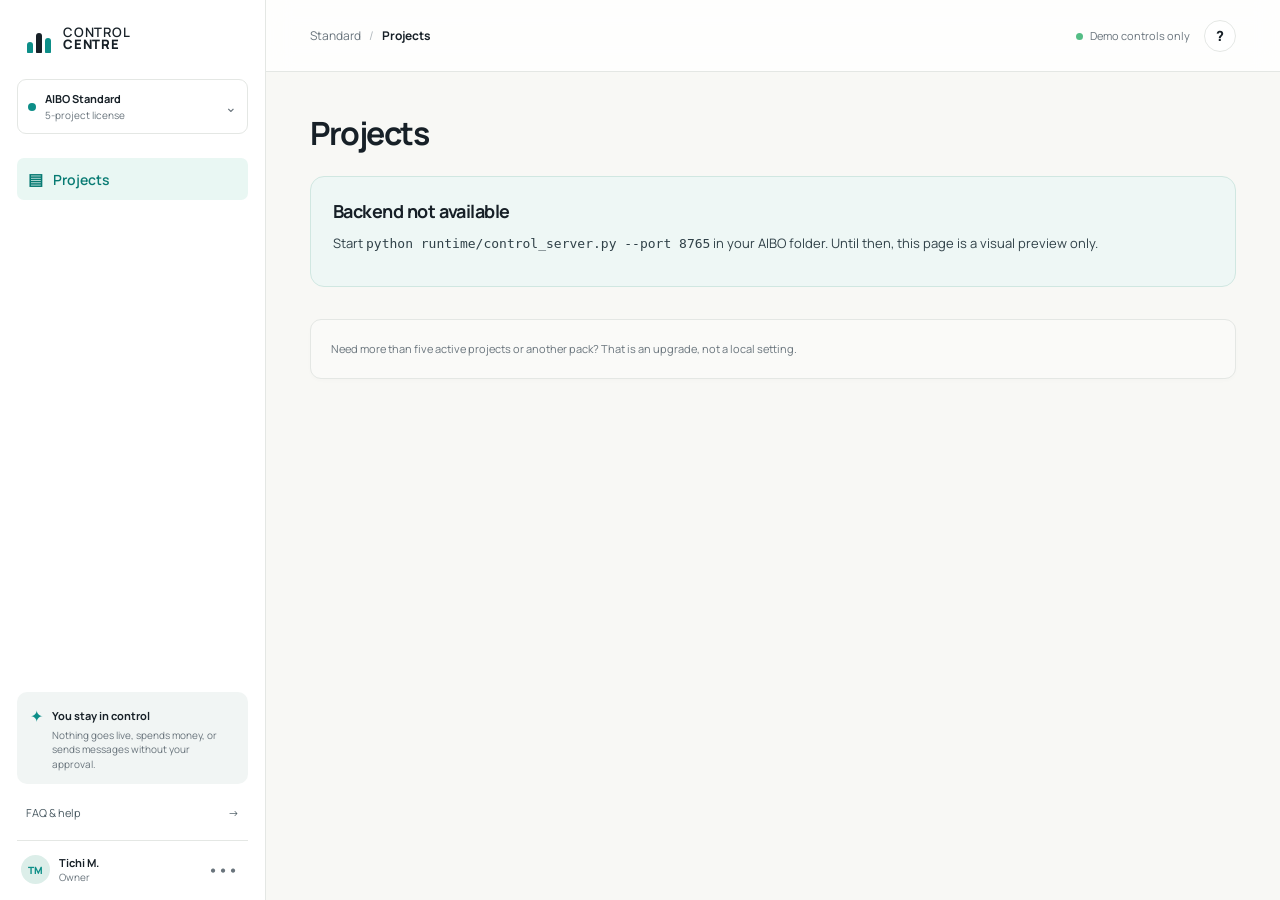
==== Control-Centre/standard/index.html @ 218b6f27 "Initial AIBO Control Centre source" ====
<!doctype html>
<html lang="en">
  <head>
    <meta charset="UTF-8" />
    <meta name="viewport" content="width=device-width, initial-scale=1.0" />
    <meta name="description" content="Business Control Centre prototype" />
    <title>Control Centre — Business Operating System</title>
    <link rel="preconnect" href="https://fonts.googleapis.com" />
    <link rel="preconnect" href="https://fonts.gstatic.com" crossorigin />
    <link href="https://fonts.googleapis.com/css2?family=DM+Mono:wght@400;500&family=Manrope:wght@400;500;600;700;800&display=swap" rel="stylesheet" />
    <link rel="stylesheet" href="../shared/styles.css" />
    <link rel="stylesheet" href="../shared/setup.css" />
    <link rel="stylesheet" href="../shared/usage.css" />
  <link rel="stylesheet" href="../shared/product.css" />
</head>
  <body data-product="standard">
    <div class="app-shell">
      <aside class="sidebar" aria-label="Main navigation">
        <a class="brand" href="#overview" aria-label="Control Centre home">
          <span class="brand-mark"><i></i><i></i><i></i></span>
          <span>control<br /><strong>centre</strong></span>
        </a>
        <div class="workspace-switcher">
          <span class="workspace-dot"></span>
          <span><b>Example workspace (demo)</b><small>Business workspace</small></span>
          <span class="chevron">⌄</span>
        </div>
        <nav class="nav-list">
          <a class="nav-item active" href="#overview" data-view="overview"><span>⌁</span>Overview</a>
          <a class="nav-item" href="#plan" data-view="plan"><span>◫</span>Plan</a>
          <a class="nav-item" href="#approvals" data-view="approvals"><span>✓</span>Approvals <b class="nav-badge">3</b></a>
          <a class="nav-item" href="#evidence" data-view="evidence"><span>◌</span>Evidence</a>
          <a class="nav-item" href="#results" data-view="results"><span>↗</span>Results</a>
          <a class="nav-item" href="#costs" data-view="costs"><span>◎</span>Costs</a>
          <a class="nav-item" href="#usage" data-view="usage"><span>◒</span>AI use & control</a>
        </nav>
        <div class="sidebar-bottom">
          <div class="trust-card">
            <span class="trust-icon">✦</span>
            <div><b>You stay in control</b><p>Nothing publishes, spends, sends, or signs without your approval.</p></div>
          </div>
          <a class="support-link" href="../shared/guide.html">Simple guide <span>→</span></a>
          <div class="profile"><div class="avatar">TM</div><span><b>Tichi M.</b><small>Owner</small></span><button aria-label="Account options">•••</button></div>
        </div>
      </aside>

      <main class="main-content">
        <header class="topbar">
          <button class="mobile-menu" aria-label="Open navigation">☰</button>
          <div class="breadcrumb"><span>Example workspace (demo)</span><i>/</i><b>Overview</b></div>
          <div class="topbar-actions"><span class="sync-status"><i></i> Sample dashboard · local preview</span><button class="icon-button" aria-label="Notifications">◔<em>3</em></button><button class="help-button">?</button></div>
        </header>

        <section class="dashboard-view active" id="overview">
          <div class="page-intro">
            <div><p class="eyebrow">Tuesday, 11 November</p><h1>Clear priorities. <em>Calm control.</em></h1><p class="subhead">Soni has organised what matters. You decide what moves.</p></div>
            <button class="primary-button" id="new-request"><span>＋</span> Tell us what you need</button>
          </div>

          <section class="focus-banner">
            <div class="focus-label"><span class="spark">✦</span><span><small>THIS WEEK'S FOCUS</small><b>Turn validated demand into booked consultations</b></span></div>
            <div class="focus-meta"><span><i class="status-dot green"></i> On track</span><span>5 of 8 actions complete</span><button class="text-button" data-view-target="plan">View plan →</button></div>
          </section>

          <section class="metric-grid" aria-label="Business snapshot">
            <article class="metric-card"><span class="metric-label">Validated opportunity</span><strong>3</strong><p>gaps worth testing</p><span class="metric-trend good">↑ 1 new this week</span></article>
            <article class="metric-card"><span class="metric-label">Monthly target</span><strong>$12,000</strong><p>new booked work</p><span class="metric-trend">$4,800 currently attributed</span></article>
            <article class="metric-card"><span class="metric-label">Plan budget</span><strong>$680</strong><p>approved this month</p><span class="metric-trend good">$412 remains</span></article>
            <article class="metric-card accent"><span class="metric-label">Approval needed</span><strong id="approval-count">3</strong><p>decisions are waiting</p><button class="metric-action" data-view-target="approvals">Review now →</button></article>
          </section>

          <section class="content-grid">
            <article class="panel priority-panel">
              <div class="panel-heading"><div><p class="eyebrow">YOUR NEXT MOVES</p><h2>Only three things need you</h2></div><button class="text-button" data-view-target="plan">Full plan →</button></div>
              <div class="priority-list">
                <button class="priority-item" data-open-approval="landing"><span class="priority-number">01</span><span class="priority-copy"><b>Approve launch page direction</b><small>Lets the build and review work begin</small></span><span class="priority-tag">5 min</span><span class="arrow">→</span></button>
                <button class="priority-item" data-open-approval="ad"><span class="priority-number">02</span><span class="priority-copy"><b>Confirm test budget for paid search</b><small>We will not spend anything until you say yes</small></span><span class="priority-tag">2 min</span><span class="arrow">→</span></button>
                <button class="priority-item" data-open-approval="claim"><span class="priority-number">03</span><span class="priority-copy"><b>Review the customer promise</b><small>One wording choice needs your preference</small></span><span class="priority-tag">3 min</span><span class="arrow">→</span></button>
              </div>
            </article>

            <article class="panel evidence-panel">
              <div class="panel-heading"><div><p class="eyebrow">WHY THIS PLAN</p><h2>Evidence, not guesswork</h2></div><button class="text-button" data-view-target="evidence">See sources →</button></div>
              <div class="signal-card"><span class="signal-icon">⌕</span><div><small>Strongest market signal</small><b>Customers are searching for fast, transparent service in your region.</b><p>Based on demand, competitor, and customer-language research. Last checked today.</p></div></div>
              <div class="evidence-stats"><span><b>8</b><small>sources checked</small></span><span><b>3</b><small>competitors reviewed</small></span><span><b>High</b><small>confidence</small></span></div>
            </article>
          </section>

          <section class="content-grid lower-grid">
            <article class="panel channel-panel">
              <div class="panel-heading"><div><p class="eyebrow">GROWTH ACTIVITY</p><h2>Organic and paid, kept separate</h2></div><button class="icon-more" aria-label="More growth options">•••</button></div>
              <div class="channel-row"><span class="channel-icon organic">↗</span><div><b>Organic social & video</b><small>4 assets ready for review · no publishing scheduled</small></div><span class="channel-status ready">Ready</span></div>
              <div class="channel-row"><span class="channel-icon paid">$</span><div><b>Paid media test</b><small>$0 spent · $240 proposed · waiting for approval</small></div><span class="channel-status review">Review</span></div>
              <p class="channel-footnote">You always see channel, budget, audience, and expected signal before money is spent.</p>
            </article>

            <article class="panel cost-panel">
              <div class="panel-heading"><div><p class="eyebrow">AI USE CONTROL</p><h2>Useful work, never waste</h2></div><button class="text-button" data-view-target="usage">Usage controls →</button></div>
              <p class="usage-summary-copy">Every task is scoped, routed to the right capability, and given a limit before work begins.</p>
              <div class="cost-main"><div><span>Used this month</span><b id="overview-usage">$12.46 <small>of $60 AI & tool limit</small></b></div><div class="mini-ring"><span id="overview-usage-percent">21%</span></div></div>
              <div class="cost-breakdown"><span><i class="blue"></i>Reuse & routing <b>On</b></span><span><i class="mint"></i>Task limits <b>On</b></span><span><i class="gold"></i>High-use approval <b>On</b></span></div>
            </article>
          </section>
        </section>

        <section class="dashboard-view" id="plan">
          <div class="page-intro compact"><div><p class="eyebrow">ACTIVE PLAN</p><h1>From evidence to <em>measurable action.</em></h1><p class="subhead">A single, visible path. Work only starts when it supports the agreed goal.</p></div><button class="primary-button" id="adjust-plan">Adjust plan</button></div>
          <div class="plan-layout"><article class="panel plan-timeline"><div class="timeline-head"><span>Goal: $12,000 in new booked work</span><b>Target date: 30 Nov</b></div><ol><li class="complete"><i>✓</i><div><b>Understand the opportunity</b><p>Demand, gap, region, competition, and customer language reviewed.</p><small>Evidence ready · 8 sources</small></div></li><li class="complete"><i>✓</i><div><b>Validate the business case</b><p>Target range, test budget, and first success measures agreed.</p><small>Confidence: medium-high</small></div></li><li class="current"><i>3</i><div><b>Build the conversion path</b><p>Landing page direction and lead capture flow are waiting for your approval.</p><button class="small-action" data-open-approval="landing">Review decision</button></div></li><li><i>4</i><div><b>Prepare organic and paid launch assets</b><p>Video, social, search test, and follow-up material.</p></div></li><li><i>5</i><div><b>Launch, learn, and improve</b><p>Measure enquiry quality, booking rate, and cost per qualified lead.</p></div></li></ol></article><aside class="panel plan-side"><p class="eyebrow">PLAN HEALTH</p><div class="health-score"><b>82</b><span>/100</span></div><p>Strong evidence base. Three owner choices will unlock the next stage.</p><hr /><span><i class="status-dot green"></i> Evidence checked</span><span><i class="status-dot amber"></i> 3 approvals pending</span><span><i class="status-dot grey"></i> Nothing live yet</span></aside></div>
        </section>

        <section class="dashboard-view" id="approvals"><div class="page-intro compact"><div><p class="eyebrow">YOUR CONTROL POINTS</p><h1>Nothing important happens <em>without you.</em></h1><p class="subhead">Review the purpose, evidence, cost, and risk before you decide.</p></div></div><div class="approval-stack" id="approval-stack"></div></section>
        <section class="dashboard-view" id="evidence"><div class="page-intro compact"><div><p class="eyebrow">DECISION EVIDENCE</p><h1>See what the plan is <em>built on.</em></h1><p class="subhead">Every recommendation is traceable to a source, an assumption, and a confidence level.</p></div></div><div class="evidence-list"></div></section>
        <section class="dashboard-view" id="results"><div class="page-intro compact"><div><p class="eyebrow">RESULTS</p><h1>Progress you can <em>actually use.</em></h1><p class="subhead">No vanity activity: outcomes, learning, and the next best decision.</p></div></div><div class="results-placeholder"><span>↗</span><h2>Your first results will appear here after launch</h2><p>The system will separate activity from business impact: leads, bookings, revenue, spend, and what to improve next.</p></div></section>
        <section class="dashboard-view" id="costs"><div class="page-intro compact"><div><p class="eyebrow">COST LEDGER</p><h1>Clear costs. <em>No surprises.</em></h1><p class="subhead">You see what has been approved, used, and proposed—before it happens.</p></div></div><div class="cost-ledger"><div class="ledger-summary"><div><span>Approved this month</span><b>$680</b></div><div><span>Used</span><b>$268</b></div><div><span>Available</span><b>$412</b></div></div><div class="ledger-row heading"><span>Item</span><span>Purpose</span><span>Status</span><span>Cost</span></div><div class="ledger-row"><span>Research & analysis</span><span>Opportunity and competition review</span><span class="ledger-status paid">Used</span><b>$48</b></div><div class="ledger-row"><span>Build & tools</span><span>Landing page prototype and lead capture</span><span class="ledger-status paid">Used</span><b>$148</b></div><div class="ledger-row"><span>Content & video</span><span>Launch assets in production</span><span class="ledger-status paid">Used</span><b>$72</b></div><div class="ledger-row"><span>Paid media test</span><span>Regional search demand experiment</span><span class="ledger-status proposed">Proposed</span><b>$240</b></div></div></section>
        <section class="dashboard-view" id="usage"><div class="page-intro compact"><div><p class="eyebrow">AI USE & CONTROL</p><h1>Spend intelligence, <em>not needless tokens.</em></h1><p class="subhead">Soni scopes work, reuses approved knowledge, and stops for your approval before a task crosses its agreed limit.</p></div><button class="primary-button" id="edit-usage">Set usage limits</button></div><div class="usage-layout"><article class="panel usage-overview"><div class="usage-meter-head"><div><span>AI & tool use this month</span><b id="usage-total">$12.46 <small>of $60.00 limit</small></b></div><span class="usage-status" id="usage-status">Within limit</span></div><div class="usage-bar" aria-label="Monthly AI and tool usage"><i id="usage-bar"></i></div><div class="usage-metrics"><span><b id="usage-percent">21%</b><small>used</small></span><span><b id="usage-remaining">$47.54</b><small>available</small></span><span><b id="usage-cap">$12.00</b><small>per task cap</small></span></div></article><article class="panel usage-rules"><p class="eyebrow">HOW IT STAYS EFFICIENT</p><ol><li><b>Scope first</b><span>One clear outcome, deadline, and evidence need.</span></li><li><b>Reuse first</b><span>Approved facts and prior work are retrieved instead of recreated.</span></li><li><b>Route carefully</b><span>Use the smallest capable specialist; elevate only when value warrants it.</span></li><li><b>Pause visibly</b><span>High-use work stops at its cap and returns for a decision.</span></li></ol></article></div><article class="panel usage-activity"><div class="panel-heading"><div><p class="eyebrow">WORK LEDGER</p><h2>What the system used—and why</h2></div><span class="usage-note">Illustrative until live connections are enabled</span></div><div class="usage-table" id="usage-table"></div><p class="usage-footnote">This control layer manages AI and tool usage separately from business spend such as advertising. It never publishes, sends, spends, or connects an external service by itself.</p></article></section>
      </main>
    </div>

    <div class="modal-backdrop" id="modal-backdrop" aria-hidden="true"><section class="approval-modal" role="dialog" aria-modal="true" aria-labelledby="modal-title"><button class="modal-close" aria-label="Close">×</button><p class="eyebrow">YOUR APPROVAL</p><h2 id="modal-title">Approve launch page direction</h2><p id="modal-intro">A short, focused page designed to turn high-intent visitors into consultation requests.</p><div class="approval-detail"><span>Why now</span><b id="modal-why">This is the next blocker in the agreed plan.</b></div><div class="approval-detail"><span>Evidence</span><b id="modal-evidence">Demand and competitor research support this direction.</b></div><div class="approval-detail"><span>Cost</span><b id="modal-cost">Included in the $680 approved monthly budget.</b></div><div class="approval-detail"><span>What happens after</span><b id="modal-next">Build work begins, then quality review happens before anything goes live.</b></div><div class="modal-actions"><button class="secondary-button" id="request-change">Request a change</button><button class="primary-button" id="approve-action">Approve this step</button></div><p class="approval-note">Approving this does not publish, spend, or deploy anything.</p></section></div>
    <div class="modal-backdrop" id="setup-backdrop" aria-hidden="true"><section class="setup-modal" role="dialog" aria-modal="true" aria-labelledby="setup-title"><button class="modal-close" id="setup-close" aria-label="Close">×</button><p class="eyebrow">START A WORKSPACE</p><h2 id="setup-title">Tell Soni where to begin.</h2><p>These details create your first visible plan. No external research, connections, messages, or spending start from this form.</p><form id="setup-form"><label>Business name<input id="business-name" required maxlength="70" placeholder="e.g. Example workspace (demo)" /></label><label>Industry<select id="business-industry" required><option value="">Choose an industry</option><option>Home & local services</option><option>Professional services</option><option>Hospitality & experiences</option><option>Retail & e-commerce</option><option>Other</option></select></label><label>Primary region<input id="business-region" required maxlength="80" placeholder="e.g. Greater London" /></label><label>What outcome matters most?<textarea id="business-goal" required maxlength="180" placeholder="e.g. Validate demand and book our first 15 consultations"></textarea></label><div class="setup-note"><span>✦</span><p>Next, the control centre will create an opportunity brief, a target range, and a plan for your approval.</p></div><button class="primary-button setup-submit" type="submit">Create my first plan →</button></form></section></div>
    <div class="modal-backdrop" id="usage-backdrop" aria-hidden="true"><section class="setup-modal usage-modal" role="dialog" aria-modal="true" aria-labelledby="usage-title"><button class="modal-close" id="usage-close" aria-label="Close">×</button><p class="eyebrow">AI USE LIMITS</p><h2 id="usage-title">Set the guardrails once.</h2><p>These limits tell Soni when to pause for your approval. They do not lower the quality of important work.</p><form id="usage-form"><label>Monthly AI & tool limit (USD)<input id="usage-monthly-limit" type="number" min="5" max="5000" step="1" required /></label><label>Maximum per task before approval (USD)<input id="usage-task-limit" type="number" min="1" max="1000" step="1" required /></label><label class="switch-line"><input id="usage-hard-stop" type="checkbox" checked /><span><b>Pause at the task limit</b><small>Bring you the next option rather than continuing automatically.</small></span></label><div class="setup-note"><span>✦</span><p>Every customer-facing cost remains visible. Advertising and other external spend always require their own approval.</p></div><button class="primary-button setup-submit" type="submit">Save usage controls →</button></form></section></div>
    <div class="toast" id="toast" role="status"></div>
    <script src="../shared/app.js" defer></script>
    <script src="../shared/product.js" defer></script>
</body>
</html>
---- Control-Centre/shared/styles.css ----
:root{--ink:#172027;--muted:#69747c;--line:#e4e7e4;--cream:#f8f8f5;--paper:#fff;--navy:#152531;--teal:#0d8e88;--mint:#ccf2e3;--blue:#4e7cff;--gold:#ebb966;--red:#c76157;--shadow:0 12px 30px rgba(21,37,49,.08)}*{box-sizing:border-box}html{scroll-behavior:smooth}body{margin:0;background:var(--cream);color:var(--ink);font-family:Manrope,Arial,sans-serif;font-size:14px}.app-shell{display:flex;min-height:100vh}.sidebar{width:266px;background:#fff;border-right:1px solid var(--line);padding:25px 17px 16px;display:flex;flex-direction:column;position:fixed;inset:0 auto 0 0;z-index:5}.brand{display:flex;align-items:center;gap:9px;color:var(--ink);font-size:13px;font-weight:600;line-height:.9;text-decoration:none;letter-spacing:.06em;text-transform:uppercase;padding:0 10px 26px}.brand strong{font-weight:800}.brand-mark{height:28px;width:27px;display:flex;align-items:flex-end;gap:3px}.brand-mark i{width:6px;background:var(--teal);border-radius:4px 4px 1px 1px}.brand-mark i:nth-child(1){height:11px}.brand-mark i:nth-child(2){height:20px;background:var(--ink)}.brand-mark i:nth-child(3){height:15px}.workspace-switcher{border:1px solid var(--line);border-radius:9px;padding:11px 10px;display:flex;gap:9px;align-items:center;margin:0 0 24px}.workspace-switcher b,.workspace-switcher small{display:block}.workspace-switcher b{font-size:11px}.workspace-switcher small{font-size:10px;color:var(--muted);margin-top:2px}.workspace-dot{width:8px;height:8px;border-radius:50%;background:var(--teal)}.chevron{margin-left:auto;color:var(--muted)}.nav-list{display:grid;gap:3px}.nav-item{color:#5d666c;text-decoration:none;border-radius:7px;padding:10px 11px;font-weight:600;display:flex;align-items:center;gap:11px}.nav-item>span{font-size:16px;width:14px;text-align:center}.nav-item:hover{background:#f3f5f4}.nav-item.active{background:#e9f7f3;color:#087b73}.nav-badge{margin-left:auto;color:#fff;background:var(--teal);font:500 10px 'DM Mono',monospace;padding:2px 5px;border-radius:9px}.sidebar-bottom{margin-top:auto}.trust-card{padding:13px;border-radius:10px;background:#f0f5f4;display:flex;gap:9px;margin-bottom:13px}.trust-icon{color:var(--teal);font-size:16px}.trust-card b{font-size:11px}.trust-card p{font-size:10px;color:var(--muted);line-height:1.45;margin:4px 0 0}.support-link{display:flex;justify-content:space-between;color:var(--muted);font-size:11px;text-decoration:none;padding:8px 9px;margin-bottom:12px}.profile{display:flex;align-items:center;border-top:1px solid var(--line);padding:14px 4px 0;gap:9px}.avatar{background:#dceee9;color:var(--teal);border-radius:50%;font-size:10px;font-weight:800;width:29px;height:29px;display:grid;place-items:center}.profile span{flex:1}.profile b,.profile small{display:block}.profile b{font-size:11px}.profile small{font-size:10px;color:var(--muted)}button{font:inherit;cursor:pointer;border:0}.profile button{background:none;color:var(--muted);font-weight:800}.main-content{margin-left:266px;width:calc(100% - 266px)}.topbar{height:72px;border-bottom:1px solid var(--line);background:rgba(255,255,255,.82);backdrop-filter:blur(12px);padding:0 44px;display:flex;align-items:center;justify-content:space-between;position:sticky;top:0;z-index:4}.breadcrumb{font-size:12px;color:var(--muted)}.breadcrumb i{font-style:normal;margin:0 8px;color:#b2b9bd}.breadcrumb b{color:var(--ink)}.topbar-actions{display:flex;gap:14px;align-items:center}.sync-status{font-size:11px;color:var(--muted)}.sync-status i,.status-dot{display:inline-block;width:7px;height:7px;border-radius:50%;background:#54bd85;margin-right:5px}.icon-button,.help-button{background:#fff;border:1px solid var(--line);border-radius:8px;width:32px;height:32px;color:var(--ink);position:relative}.icon-button em{position:absolute;background:var(--red);font-style:normal;font:500 9px 'DM Mono';color:#fff;border-radius:10px;padding:1px 4px;top:-6px;right:-6px}.help-button{border-radius:50%;font-weight:800}.mobile-menu{display:none}.dashboard-view{display:none;padding:40px 44px 70px;max-width:1540px;margin:auto}.dashboard-view.active{display:block}.page-intro{display:flex;justify-content:space-between;align-items:flex-end;gap:20px;margin-bottom:30px}.page-intro h1{font-size:32px;letter-spacing:-1.35px;margin:4px 0 7px;line-height:1.15}.page-intro h1 em{color:var(--teal);font-style:normal}.eyebrow{color:var(--teal);font:500 10px 'DM Mono',monospace;letter-spacing:.09em;margin:0;text-transform:uppercase}.subhead{color:var(--muted);margin:0;max-width:660px;line-height:1.55}.primary-button{background:var(--ink);color:#fff;padding:11px 15px;border-radius:8px;font-weight:700;font-size:12px;white-space:nowrap;box-shadow:0 4px 12px rgba(21,32,39,.12)}.primary-button:hover{background:var(--teal)}.primary-button span{font-size:16px;vertical-align:-1px;margin-right:4px}.focus-banner{background:var(--navy);color:#fff;padding:16px 20px;border-radius:10px;display:flex;align-items:center;justify-content:space-between;gap:20px;margin-bottom:21px}.focus-label{display:flex;gap:11px;align-items:center}.spark{font-size:18px;color:#85d6c5}.focus-label small,.focus-label b{display:block}.focus-label small{font:500 9px 'DM Mono';letter-spacing:.1em;color:#a2b7be;margin-bottom:4px}.focus-label b{font-size:13px}.focus-meta{display:flex;align-items:center;gap:18px;color:#cbd8dc;font-size:11px}.focus-meta .text-button{color:#98e3d4}.text-button{background:none;color:var(--teal);font-weight:800;font-size:11px;padding:4px}.metric-grid{display:grid;grid-template-columns:repeat(4,1fr);gap:14px;margin-bottom:20px}.metric-card{background:var(--paper);border:1px solid var(--line);border-radius:10px;min-height:145px;padding:18px;display:flex;flex-direction:column;box-shadow:0 2px 4px rgba(20,34,36,.015)}.metric-label{font-size:11px;color:var(--muted);font-weight:700}.metric-card strong{font-size:25px;letter-spacing:-1px;margin-top:auto}.metric-card p{font-size:10px;color:var(--muted);margin:2px 0 9px}.metric-trend{font-size:10px;color:#7b878b}.metric-trend.good{color:#159b70}.metric-card.accent{background:#e8f8f4;border-color:#d5eee7}.metric-action{background:none;color:var(--teal);padding:0;text-align:left;font-size:10px;font-weight:800}.content-grid{display:grid;grid-template-columns:1.56fr 1fr;gap:20px}.panel{background:#fff;border:1px solid var(--line);border-radius:11px;padding:20px;box-shadow:0 2px 4px rgba(20,34,36,.015)}.panel-heading{display:flex;align-items:flex-start;justify-content:space-between;gap:10px;margin-bottom:17px}.panel-heading h2{font-size:16px;letter-spacing:-.5px;margin:4px 0 0}.priority-list{border-top:1px solid var(--line)}.priority-item{padding:15px 4px;border-bottom:1px solid var(--line);background:transparent;width:100%;display:flex;align-items:center;text-align:left;gap:13px}.priority-item:hover .priority-copy b{color:var(--teal)}.priority-number{font:500 11px 'DM Mono';color:#a5afb3}.priority-copy{flex:1}.priority-copy b,.priority-copy small{display:block}.priority-copy b{font-size:12px}.priority-copy small{font-size:10px;color:var(--muted);margin-top:4px}.priority-tag{font:500 9px 'DM Mono';background:#f0f3f2;padding:4px 6px;border-radius:3px;color:#718087}.arrow{color:var(--teal);font-size:16px}.signal-card{background:#f3f8f7;border-radius:8px;padding:15px;display:flex;gap:10px}.signal-icon{font-size:22px;color:var(--teal)}.signal-card small,.signal-card b,.signal-card p{display:block}.signal-card small{font:500 9px 'DM Mono';color:var(--teal);text-transform:uppercase;letter-spacing:.08em}.signal-card b{font-size:12px;line-height:1.45;margin:5px 0}.signal-card p{font-size:10px;color:var(--muted);line-height:1.4;margin:0}.evidence-stats{display:flex;gap:0;margin-top:17px}.evidence-stats span{border-right:1px solid var(--line);padding:0 18px 0 0;margin-right:18px}.evidence-stats span:last-child{border:0}.evidence-stats b,.evidence-stats small{display:block}.evidence-stats b{font-size:13px}.evidence-stats small{font-size:9px;color:var(--muted);margin-top:2px}.lower-grid{margin-top:20px}.channel-row{display:flex;align-items:center;gap:10px;padding:12px 0;border-top:1px solid var(--line)}.channel-icon{height:28px;width:28px;display:grid;place-items:center;border-radius:7px;font-weight:800}.channel-icon.organic{background:#e5f3ff;color:var(--blue)}.channel-icon.paid{background:#fff0d8;color:#ad751e}.channel-row>div{flex:1}.channel-row b,.channel-row small{display:block}.channel-row b{font-size:11px}.channel-row small{font-size:9.5px;color:var(--muted);margin-top:3px}.channel-status{font:500 9px 'DM Mono';padding:4px 6px;border-radius:4px}.channel-status.ready{background:#e5f8ef;color:#16835e}.channel-status.review{background:#fff2db;color:#9b6717}.channel-footnote{font-size:9.5px;color:var(--muted);line-height:1.5;margin:14px 0 0}.icon-more{background:none;font-size:16px;color:var(--muted)}.cost-main{display:flex;justify-content:space-between;align-items:center;background:#f7f8f6;border-radius:8px;padding:12px 14px}.cost-main span,.cost-main b{display:block}.cost-main span{font-size:10px;color:var(--muted)}.cost-main b{font-size:18px;margin-top:4px}.cost-main small{font-size:9px;color:var(--muted);font-weight:500}.mini-ring{height:53px;width:53px;border-radius:50%;background:conic-gradient(var(--teal) 39%,#e1e8e5 0);display:grid;place-items:center;position:relative}.mini-ring:before{content:"";height:40px;width:40px;border-radius:50%;background:#f7f8f6;position:absolute}.mini-ring span{position:relative;font:500 10px 'DM Mono';color:var(--ink)}.cost-breakdown{display:grid;gap:10px;margin-top:14px}.cost-breakdown span{font-size:10px;color:var(--muted);display:flex;align-items:center}.cost-breakdown b{margin-left:auto;color:var(--ink)}.cost-breakdown i{height:7px;width:7px;border-radius:50%;margin-right:7px}.cost-breakdown i.blue{background:var(--blue)}.cost-breakdown i.mint{background:var(--teal)}.cost-breakdown i.gold{background:var(--gold)}.compact{align-items:flex-start}.plan-layout{display:grid;grid-template-columns:1.75fr .65fr;gap:20px}.timeline-head{border-bottom:1px solid var(--line);padding-bottom:16px;display:flex;justify-content:space-between;font-size:11px}.timeline-head b{color:var(--teal)}.plan-timeline ol{padding:0;margin:0;list-style:none}.plan-timeline li{display:grid;grid-template-columns:31px 1fr;gap:13px;padding:18px 0 0;position:relative}.plan-timeline li:not(:last-child):before{content:"";position:absolute;left:15px;top:47px;height:calc(100% - 18px);width:1px;background:#dde4e1}.plan-timeline li i{font-style:normal;width:31px;height:31px;border-radius:50%;display:grid;place-items:center;background:#edf1ef;color:#869096;font:500 11px 'DM Mono';z-index:1}.plan-timeline li.complete i{background:#dff3ec;color:var(--teal)}.plan-timeline li.current i{background:var(--ink);color:#fff}.plan-timeline b{font-size:13px}.plan-timeline p{font-size:11px;line-height:1.45;color:var(--muted);margin:5px 0}.plan-timeline small{font:500 9px 'DM Mono';color:var(--teal)}.small-action{font-size:10px;font-weight:800;color:var(--teal);background:#e7f6f1;border-radius:5px;padding:6px 8px;margin-top:3px}.plan-side{align-self:start}.health-score{margin:20px 0 9px}.health-score b{font-size:45px;letter-spacing:-2px}.health-score span{color:var(--muted);font-size:13px}.plan-side>p:not(.eyebrow){font-size:11px;line-height:1.55;color:var(--muted)}.plan-side hr{border:0;border-top:1px solid var(--line);margin:18px 0}.plan-side>span{font-size:10px;display:block;margin:10px 0}.status-dot.amber{background:var(--gold)}.status-dot.grey{background:#aab4b7}.approval-stack,.evidence-list,.cost-ledger{display:grid;gap:12px;max-width:960px}.approval-card,.source-card{background:#fff;border:1px solid var(--line);border-radius:10px;padding:20px;display:grid;grid-template-columns:1fr auto;gap:14px;align-items:center}.approval-card small,.approval-card b,.approval-card p{display:block}.approval-card small{font:500 9px 'DM Mono';text-transform:uppercase;color:var(--teal);letter-spacing:.08em}.approval-card b{font-size:15px;margin:5px 0}.approval-card p{margin:0;color:var(--muted);font-size:11px;line-height:1.45}.approval-card button{align-self:center}.source-card{grid-template-columns:28px 1fr auto}.source-mark{height:28px;width:28px;border-radius:7px;background:#e9f7f3;color:var(--teal);display:grid;place-items:center;font-weight:800}.source-card b,.source-card small{display:block}.source-card b{font-size:12px}.source-card small{font-size:10px;color:var(--muted);margin-top:3px}.confidence{font:500 9px 'DM Mono';border-radius:4px;padding:5px 7px;background:#e7f6f1;color:var(--teal)}.results-placeholder{max-width:620px;margin:60px auto;text-align:center;background:#fff;border:1px solid var(--line);border-radius:12px;padding:55px 35px}.results-placeholder>span{font-size:35px;color:var(--teal)}.results-placeholder h2{font-size:18px;margin:14px 0 8px}.results-placeholder p{color:var(--muted);font-size:12px;line-height:1.6}.ledger-summary{display:grid;grid-template-columns:repeat(3,1fr);border:1px solid var(--line);border-radius:10px;background:#fff;overflow:hidden}.ledger-summary div{padding:18px;border-right:1px solid var(--line)}.ledger-summary div:last-child{border:0}.ledger-summary span,.ledger-summary b{display:block}.ledger-summary span{font-size:10px;color:var(--muted)}.ledger-summary b{font-size:20px;margin-top:5px}.ledger-row{display:grid;grid-template-columns:1.2fr 1.4fr .5fr .3fr;gap:12px;align-items:center;background:#fff;padding:14px 18px;border:1px solid var(--line);border-radius:8px;font-size:11px}.ledger-row.heading{background:transparent;border:0;padding:3px 18px;color:var(--muted);font:500 9px 'DM Mono';text-transform:uppercase}.ledger-status{font:500 9px 'DM Mono';padding:4px 6px;border-radius:4px;justify-self:start}.ledger-status.paid{background:#e7f6f1;color:var(--teal)}.ledger-status.proposed{background:#fff0d8;color:#a46b11}.modal-backdrop{position:fixed;inset:0;background:rgba(13,25,32,.5);display:none;place-items:center;padding:20px;z-index:20;backdrop-filter:blur(4px)}.modal-backdrop.open{display:grid}.approval-modal{max-width:510px;width:100%;background:#fff;border-radius:14px;padding:27px;box-shadow:0 24px 70px rgba(0,0,0,.22);position:relative}.modal-close{position:absolute;right:16px;top:14px;background:none;color:var(--muted);font-size:24px}.approval-modal h2{font-size:23px;letter-spacing:-.8px;margin:6px 0}.approval-modal>p:not(.eyebrow):not(.approval-note){font-size:12px;color:var(--muted);line-height:1.5;margin:0 0 17px}.approval-detail{display:grid;grid-template-columns:118px 1fr;border-top:1px solid var(--line);padding:11px 0;gap:14px}.approval-detail span{font-size:10px;color:var(--muted)}.approval-detail b{font-size:10.5px;line-height:1.45}.modal-actions{display:flex;justify-content:flex-end;gap:9px;margin-top:15px}.secondary-button{background:#f0f3f2;color:var(--ink);padding:11px 13px;border-radius:8px;font-weight:700;font-size:11px}.approval-note{text-align:center!important;font-size:9px!important;margin-top:13px!important}.toast{position:fixed;right:28px;bottom:25px;background:var(--ink);color:#fff;padding:12px 16px;border-radius:8px;box-shadow:var(--shadow);font-size:11px;transform:translateY(80px);opacity:0;transition:.25s;z-index:30}.toast.show{transform:translateY(0);opacity:1}@media(max-width:1050px){.metric-grid{grid-template-columns:repeat(2,1fr)}.content-grid,.plan-layout{grid-template-columns:1fr}.plan-side{display:none}}@media(max-width:760px){.sidebar{transform:translateX(-100%);transition:.25s}.sidebar.open{transform:translateX(0);box-shadow:8px 0 30px rgba(0,0,0,.15)}.main-content{margin:0;width:100%}.topbar{height:58px;padding:0 18px}.mobile-menu{display:block;background:none;font-size:18px}.breadcrumb,.sync-status,.help-button{display:none}.dashboard-view{padding:27px 18px 50px}.page-intro{align-items:flex-start;flex-direction:column;margin-bottom:22px}.page-intro h1{font-size:27px}.focus-banner{align-items:flex-start;flex-direction:column}.focus-meta{gap:8px;flex-wrap:wrap}.metric-grid{grid-template-columns:1fr 1fr;gap:9px}.metric-card{min-height:125px;padding:14px}.metric-card strong{font-size:21px}.content-grid{gap:12px}.panel{padding:16px}.priority-item{gap:8px}.priority-tag{display:none}.evidence-stats span{padding-right:10px;margin-right:10px}.ledger-row{grid-template-columns:1fr auto}.ledger-row span:nth-child(2),.ledger-row.heading span:nth-child(2),.ledger-row.heading span:nth-child(3){display:none}.ledger-summary div{padding:14px 10px}.approval-card,.source-card{grid-template-columns:1fr}.approval-card button{justify-self:start}.source-mark{display:none}.topbar-actions{gap:8px}.approval-detail{grid-template-columns:95px 1fr}}
---- Control-Centre/shared/setup.css ----
.setup-modal{max-width:560px;width:100%;background:#fff;border-radius:14px;padding:28px;box-shadow:0 24px 70px rgba(0,0,0,.22);position:relative}.setup-modal h2{font-size:23px;letter-spacing:-.8px;margin:6px 0}.setup-modal>p:not(.eyebrow){font-size:12px;color:#69747c;line-height:1.5;margin:0 0 18px}.setup-modal form{display:grid;grid-template-columns:1fr 1fr;gap:12px}.setup-modal label{display:grid;gap:6px;font-size:10px;font-weight:800;color:#4f5d63}.setup-modal label:nth-of-type(1),.setup-modal label:nth-of-type(4){grid-column:1/-1}.setup-modal input,.setup-modal select,.setup-modal textarea{border:1px solid #d9dfdc;border-radius:7px;padding:10px;background:#fff;color:#172027;font:500 12px Manrope,Arial}.setup-modal textarea{min-height:72px;resize:vertical}.setup-modal input:focus,.setup-modal select:focus,.setup-modal textarea:focus{outline:2px solid #bdece1;border-color:#0d8e88}.setup-note{grid-column:1/-1;background:#f0f7f5;border-radius:8px;padding:11px;display:flex;gap:9px;color:#0d8e88}.setup-note p{font-size:10px;line-height:1.45;color:#506463;margin:0}.setup-submit{grid-column:1/-1;justify-self:end;margin-top:3px}@media(max-width:760px){.setup-modal{padding:22px}.setup-modal form{grid-template-columns:1fr}.setup-modal label:nth-of-type(1),.setup-modal label:nth-of-type(4){grid-column:auto}.setup-submit{grid-column:auto;width:100%}}
---- Control-Centre/shared/usage.css ----
.usage-summary-copy{font-size:10px;color:#69747c;line-height:1.5;margin:-7px 0 13px}
.usage-layout{display:grid;grid-template-columns:1.16fr .84fr;gap:20px;max-width:960px}
.usage-overview{padding:24px}.usage-meter-head{display:flex;justify-content:space-between;gap:16px;align-items:flex-start}.usage-meter-head span,.usage-meter-head b{display:block}.usage-meter-head>div>span{font-size:11px;color:#69747c;font-weight:700}.usage-meter-head>div>b{font-size:25px;letter-spacing:-1px;margin-top:5px}.usage-meter-head small{font-size:10px;color:#69747c;font-weight:500;letter-spacing:0}.usage-status{font:500 9px 'DM Mono',monospace;padding:5px 7px;border-radius:4px;background:#e7f6f1;color:#0d8e88}.usage-status.at-limit{background:#fce8e5;color:#c76157}.usage-bar{height:10px;border-radius:7px;background:#e7ecea;overflow:hidden;margin:26px 0 18px}.usage-bar i{height:100%;display:block;border-radius:7px;background:linear-gradient(90deg,#0d8e88,#54bd85);transition:width .2s}.usage-metrics{display:grid;grid-template-columns:repeat(3,1fr);gap:12px}.usage-metrics span{border-right:1px solid #e4e7e4}.usage-metrics span:last-child{border:0}.usage-metrics b,.usage-metrics small{display:block}.usage-metrics b{font-size:14px}.usage-metrics small{font-size:9px;color:#69747c;margin-top:3px}.usage-rules ol{padding:0;margin:15px 0 0;list-style:none;display:grid;gap:13px}.usage-rules li{display:grid;grid-template-columns:100px 1fr;gap:8px;font-size:10px;line-height:1.45}.usage-rules li b{font-size:10px}.usage-rules li span{color:#69747c}.usage-activity{max-width:960px;margin-top:20px}.usage-note{font:500 9px 'DM Mono',monospace;color:#69747c;text-align:right}.usage-table{border-top:1px solid #e4e7e4}.usage-row{display:grid;grid-template-columns:1fr 85px 55px;gap:14px;align-items:center;border-bottom:1px solid #e4e7e4;padding:13px 2px;font-size:10px}.usage-row b,.usage-row small{display:block}.usage-row>div>b{font-size:11px}.usage-row small{color:#69747c;margin-top:3px;line-height:1.4}.usage-row>span{font:500 9px 'DM Mono',monospace;color:#0d8e88;background:#e7f6f1;padding:4px 6px;border-radius:4px;justify-self:start}.usage-footnote{font-size:9.5px;color:#69747c;line-height:1.55;margin:15px 0 0}.switch-line{display:flex!important;align-items:flex-start;gap:10px!important;border:1px solid #e4e7e4;border-radius:8px;padding:12px!important;background:#f7f9f8}.switch-line input{width:auto!important;margin:2px 0 0}.switch-line b,.switch-line small{display:block}.switch-line b{font-size:11px}.switch-line small{font-size:10px!important;margin-top:3px;color:#69747c}
@media(max-width:1050px){.usage-layout{grid-template-columns:1fr}}
@media(max-width:760px){.usage-meter-head{display:block}.usage-status{display:inline-block;margin-top:10px}.usage-row{grid-template-columns:1fr auto}.usage-row>span{display:none}.usage-rules li{grid-template-columns:78px 1fr}}
---- Control-Centre/shared/product.css ----
.product-summary{margin-bottom:16px;max-width:980px}.product-summary strong{font-size:15px}.product-summary p{color:var(--muted);font-size:12px}.product-summary small{color:var(--muted)}.product-list{max-width:980px;display:grid;gap:12px;margin-bottom:16px}.product-project{display:flex;align-items:center;justify-content:space-between;gap:15px}.product-project b,.product-project small{display:block}.product-project b{font-size:13px}.product-project small{font-size:10px;color:var(--muted);margin-top:6px;line-height:1.5}.product-footer{font-size:11px;color:var(--muted);max-width:980px}.product-project button:disabled{opacity:.5;cursor:not-allowed}#project-setup-form{grid-template-columns:1fr}#project-setup-form label{grid-column:1/-1}#project-save-status{font-size:12px;margin-top:12px}@media(max-width:760px){.product-project{align-items:flex-start;flex-direction:column}.product-project button{width:100%}}
body[data-product] .dashboard-view:not(#projects):not(.aibo-operational-view){display:none!important}
body[data-product] .dashboard-view#projects.active{display:block}
body[data-product] .topbar-actions .icon-button{display:none}
body[data-product] .page-intro{margin-bottom:22px}
body[data-product] .page-intro h1{font-size:36px;line-height:1.08}
body[data-product] .page-intro .subhead{font-size:14px;color:#516067;max-width:760px}
body[data-product] .product-summary{max-width:none;background:#eef7f5;border:1px solid #d0e7e1;padding:22px;border-radius:14px;box-shadow:none}
body[data-product] .product-summary strong{font-size:18px;letter-spacing:-.03em}
body[data-product] .product-summary p{font-size:13px;line-height:1.65;margin:10px 0;color:#304148}
body[data-product] .product-summary small{display:block;font-size:12px;line-height:1.55;color:#617179}
body[data-product] .product-list{max-width:none;grid-template-columns:repeat(auto-fit,minmax(min(100%,450px),1fr));gap:16px}
body[data-product] .product-project{min-height:188px;align-items:flex-start;flex-direction:column;justify-content:space-between;gap:16px;border-color:#dbe4e1;box-shadow:0 2px 4px rgba(20,34,36,.02)}
body[data-product] .product-project-info{width:100%}
body[data-product] .product-project-heading{display:flex;gap:10px;align-items:center;flex-wrap:wrap;margin-bottom:12px}
body[data-product] .product-project-heading b{font-size:16px;letter-spacing:-.03em}
body[data-product] .project-index{font-family:"DM Mono",monospace;color:#0d8e88;font-size:12px;background:#edf7f4;border-radius:999px;padding:4px 6px}
body[data-product] .project-state{font-size:10px;border-radius:999px;padding:6px 9px;margin-left:auto;white-space:nowrap;background:#f2f4f4;color:#647079;font-weight:700}
body[data-product] .project-state.configured{background:#dff3ea;color:#0f6a4f}
body[data-product] .project-facts{display:grid;grid-template-columns:repeat(3,minmax(0,1fr));gap:8px 14px;margin-bottom:9px}
body[data-product] .project-facts span{font-size:12px;color:#24343a;min-width:0;overflow-wrap:anywhere}
body[data-product] .project-facts strong{display:block;text-transform:uppercase;letter-spacing:.08em;font-size:9px;color:#6c7983;margin-bottom:4px}
body[data-product] .product-project button{align-self:flex-end}
body[data-product] .product-footer{max-width:none;line-height:1.65;background:#fafaf8}
body[data-product=custom] .page-intro h1 em{color:#0d8e88}
body[data-product=standard] .page-intro h1 em{color:#138477}
body[data-product] .support-link{font-size:11px;color:#495961}
body[data-product] .trust-card{background:#f1f5f4}
.summary-pill{font:700 10px "DM Mono",monospace;text-transform:uppercase;letter-spacing:.08em;background:#e1f4ee;color:#0f786d;border-radius:999px;padding:6px 8px}
.product-summary-top{display:flex;align-items:center;justify-content:space-between;gap:12px;flex-wrap:wrap}
.product-summary-top .primary-button{white-space:nowrap}
#new-project-form,#project-setup-form{grid-template-columns:1fr}
#new-project-form label,#project-setup-form label{grid-column:1/-1}
#new-project-form select{width:100%;min-height:42px;padding:8px;border:1px solid #c9d3d3;border-radius:8px;background:white}
#new-project-form select[multiple]{min-height:116px}
#new-project-status{font-size:12px;margin-top:12px}
#new-project-backdrop .form-hint{display:block;font-size:11px;color:var(--muted);line-height:1.5}
.form-status{font-size:12px;line-height:1.5;margin-top:12px;color:#516067}
.form-status.error{color:var(--red)}
.form-status.success{color:#0f6a4f}
body[data-product] .setup-modal>p:not(.eyebrow){font-size:12px;line-height:1.55;color:#5b686f}
body[data-product] .setup-note{background:#eef7f5;border:1px solid #d7ebe6;display:block}
body[data-product] .setup-note p{font-size:11px;line-height:1.55;color:#4f6462}
@media(max-width:900px){body[data-product] .project-facts{grid-template-columns:1fr 1fr}}
@media(max-width:760px){body[data-product] .page-intro h1{font-size:30px}body[data-product] .product-project button{align-self:stretch}body[data-product] .project-facts{grid-template-columns:1fr}.product-summary-top .primary-button{width:100%}}

/* Operational onboarding and Soni interface */
body[data-product] .wizard-modal{max-width:570px;width:calc(100vw - 32px);max-height:min(86vh,780px);overflow-y:auto}
body[data-product] .wizard-modal form{display:block}
body[data-product] .wizard-modal .wizard-step[hidden],body[data-product] .provider-consent[hidden]{display:none!important}
body[data-product] .wizard-modal label{display:block;margin:12px 0;font-size:12px;font-weight:700;color:#31444b}
body[data-product] .wizard-modal label input,body[data-product] .wizard-modal label textarea,body[data-product] .wizard-modal select{display:block;width:100%;margin-top:7px}
body[data-product] .wizard-progress{display:flex;align-items:center;gap:15px;margin:14px 0 20px;font-size:11px;font-weight:700;color:#0e7975}
body[data-product] .wizard-track{height:6px;flex:1;border-radius:99px;background:#e0e8e6;overflow:hidden}
body[data-product] #wizard-fill{height:100%;background:#0a928b;width:33%;transition:width .15s}
body[data-product] .wizard-actions{display:flex;flex-wrap:wrap;gap:10px;justify-content:flex-end;margin-top:22px}
body[data-product] .wizard-actions button{min-width:95px}
body[data-product] .wizard-hint{color:#526269;font-size:12px;line-height:1.55}
body[data-product] .wizard-review{border:1px solid #d9e7e3;background:#f5faf8;border-radius:10px;padding:12px;margin-top:12px}
body[data-product] .wizard-review>b{font-size:12px}
body[data-product] .wizard-review p{margin:5px 0 0;display:grid;gap:6px}
body[data-product] .wizard-review span{display:block;font-size:11px;overflow-wrap:anywhere}
body[data-product] .wizard-review strong{color:#134844}
body[data-product] .project-actions{display:flex;align-self:flex-end;gap:8px;flex-wrap:wrap}
body[data-product] .product-project .project-actions button{align-self:auto}
body[data-product] .soni-results{max-height:340px;overflow-y:auto;white-space:normal;margin-top:13px}
body[data-product] .soni-results pre{font:12px/1.55 "DM Mono",monospace;white-space:pre-wrap;overflow-wrap:anywhere;background:#f5f8f7;padding:12px;border-radius:8px;max-height:220px;overflow-y:auto}
body[data-product] .soni-result-card h3{font-size:15px;margin:12px 0}
body[data-product] .soni-results details{margin-top:12px;border-top:1px solid #d9e4e2;padding:10px 0;font-size:12px}
body[data-product] .soni-results h4{font-size:12px;margin-bottom:5px}
body[data-product] .result-warning{color:#8b5914;font-size:12px}
body[data-product] .result-ok{color:#12644a;font-size:12px}
body[data-product] .provider-consent{display:flex!important;align-items:flex-start;gap:8px;line-height:1.5;font-weight:500!important}
body[data-product] .provider-consent[hidden]{display:none!important}
body[data-product] .provider-consent input{width:auto!important;margin:2px 0!important}
@media(max-width:760px){body[data-product] .project-actions{align-self:stretch;flex-direction:column}body[data-product] .project-actions button{width:100%}}

body[data-product] .work-history{margin-top:16px;border-top:1px solid #d9e4e2;padding-top:10px;display:grid;gap:7px}
body[data-product] .work-history h3{font-size:13px;margin:5px 0}
body[data-product] .work-history>p{color:#63737b;font-size:12px}
body[data-product] .work-history-entry{border:1px solid #d9e4e2;padding:10px;text-align:left;border-radius:8px;background:#fafcfb;cursor:pointer;display:flex;gap:10px;align-items:center;justify-content:space-between;width:100%}
body[data-product] .work-history-entry span{font-size:11px;font-weight:700;overflow:hidden;text-overflow:ellipsis;white-space:nowrap}
body[data-product] .work-history-entry small{font-size:10px;color:#58716d;white-space:nowrap}
/* AIBO Custom operational dashboard and Soni workspace */
body[data-product=custom] .dashboard-view.aibo-operational-view.active{display:block!important}
body[data-product=custom] .dashboard-view#projects.active{display:block!important}
.op-heading{display:flex;justify-content:space-between;align-items:center;gap:18px;margin-bottom:28px}.op-heading h1{font-size:35px;letter-spacing:-1.5px;margin:5px 0 8px}.op-heading p{color:#57666e;font-size:13px}.op-heading .eyebrow{color:#0b8d87}
.op-metrics{display:grid;grid-template-columns:repeat(3,minmax(0,1fr));gap:14px;margin-bottom:18px}
.op-metric{min-width:0;padding:22px!important;display:grid;gap:7px;border-color:#dae3e0}.op-metric small{font-size:11px;color:#5a6a72}.op-metric b{font-size:30px;letter-spacing:-1.5px;color:#142630}.op-metric span{font-size:10px;color:#64747c}
.op-grid{display:grid;grid-template-columns:1.15fr 1fr;gap:18px;margin-bottom:18px}.op-grid>.panel,.op-kpis{padding:22px!important}
.op-panel-title{display:flex;justify-content:space-between;align-items:baseline;gap:12px;margin-bottom:18px}.op-panel-title h2{margin:0;font-size:17px;letter-spacing:-.45px}.op-panel-title span{font-size:10px;color:#72808a}
.op-row{display:flex;justify-content:space-between;gap:12px;padding:12px 0;border-bottom:1px solid #e9edeb;align-items:center}.op-row:last-child{border-bottom:0}.op-row strong{display:block;font-size:12px}.op-row small{display:block;color:#74818b;font-size:10px;max-width:330px;overflow-wrap:anywhere;margin-top:4px}.op-chip{white-space:nowrap;padding:5px 9px;border-radius:100px;background:#fff2df;color:#8a560e;font-size:10px;font-weight:700}.op-chip.ready{background:#e2f4ec;color:#176a51}.op-chip.pending{background:#f2f4f4;color:#52616b}.op-empty{font-size:12px;color:#74818b}
.op-kpi-project{border-top:1px solid #e8edeb;padding:15px 0}.op-kpi-project h3{margin:0 0 12px;font-size:13px}.op-kpi-values{display:grid;grid-template-columns:repeat(auto-fit,minmax(150px,1fr));gap:12px}.op-kpi-values>div{padding:12px;background:#f2f8f6;border-radius:9px}.op-kpi-values b,.op-kpi-values span,.op-kpi-values small{display:block}.op-kpi-values b{font-size:21px}.op-kpi-values span{font-size:11px}.op-kpi-values small{font-size:9px;color:#697983;margin-top:6px}.op-kpi-form{display:grid;grid-template-columns:repeat(3,minmax(0,1fr));gap:12px;margin-top:20px;padding-top:18px;border-top:1px solid #dce8e3}.op-kpi-form label{font-size:10px;font-weight:700;color:#566871}.op-kpi-form input,.op-kpi-form select{display:block;width:100%;padding:10px;border:1px solid #cbd6d3;border-radius:8px;margin-top:5px;font:inherit}.op-kpi-form button{align-self:end}.op-kpis #op-kpi-status{font-size:11px;color:#176a51;margin-top:10px}
.op-chat-shell{display:grid;grid-template-columns:minmax(0,1.7fr) minmax(230px,.7fr);gap:18px}.op-chat-panel,.op-chat-aside{padding:22px!important}.op-chat-aside h2{font-size:16px;margin:0 0 14px}.op-chat-aside p{font-size:12px;color:#667781;line-height:1.7}.op-project-picker{font-size:11px;font-weight:700;display:block}.op-project-picker select{margin-left:10px;padding:9px;min-width:250px;border:1px solid #cbd6d3;border-radius:8px;background:#fff}.op-conversation{height:390px;overflow:auto;display:flex;flex-direction:column;gap:14px;padding:20px 8px;margin:15px 0;border-top:1px solid #e9edeb;border-bottom:1px solid #e9edeb}.op-message{padding:12px 16px;border-radius:12px;max-width:88%}.op-message.user{background:#eef4f3;align-self:flex-end}.op-message.assistant{background:#e6f4ef;align-self:flex-start}.op-message small{font-size:10px;color:#63757a}.op-message p{white-space:pre-wrap;overflow-wrap:anywhere;font-size:12px;color:#28363c;margin:8px 0 0;line-height:1.6}#op-chat-form label{font-size:11px;font-weight:700}#op-chat-task{display:block;resize:vertical;padding:13px;border:1px solid #ccd6d3;border-radius:10px;width:100%;font:inherit;margin:6px 0 12px}.op-chat-actions{display:flex;gap:12px;align-items:end;justify-content:space-between;flex-wrap:wrap}.op-chat-actions select{display:block;margin-top:6px;padding:9px;border:1px solid #cbd6d3;border-radius:7px;background:#fff}.op-chat-actions #op-chat-consent-wrap{max-width:280px;font-size:10px;font-weight:500}#op-chat-status{font-size:11px;color:#58716b;margin:10px 0 0}
@media(max-width:1100px){.op-grid,.op-chat-shell{grid-template-columns:1fr}}@media(max-width:760px){.op-metrics{grid-template-columns:repeat(2,1fr)}.op-heading{flex-direction:column;align-items:flex-start}.op-kpi-form{grid-template-columns:1fr}.op-panel-title{flex-direction:column}.op-heading h1{font-size:28px}.op-project-picker select{min-width:0;width:100%;margin:6px 0 0}}

/* Cost management: compact accessible controls */
.aibo-cost-form{display:grid;gap:12px}.aibo-cost-form label{font-weight:700;font-size:12px;display:grid;gap:5px;color:#273b42}.aibo-cost-form input{border:1px solid #cbd8d6;border-radius:8px;padding:11px;font:inherit;background:white;color:#172027;width:100%}.aibo-cost-form input:focus{outline:2px solid #0b8d84;outline-offset:2px}.aibo-cost-form small{color:#63747b;font-size:11px;margin-top:-8px;line-height:1.5}.aibo-cost-form button{justify-self:start}.aibo-cost-form p[role=status]{color:#0b746a;font-size:12px;line-height:1.5}.aibo-cost-explainer p{padding:12px 0;border-bottom:1px solid #e1e7e5;font-size:13px;line-height:1.6;color:#4b5c63}.aibo-cost-explainer b{color:#1b3038}
/* Connections discovery: no fake connected states. */
.aibo-connect-summary{display:flex;justify-content:space-between;align-items:center;gap:14px;margin-bottom:16px}
.aibo-connect-summary h2,.aibo-connect-notice h3{margin:0 0 6px;font-size:17px}
.aibo-connect-summary p,.aibo-connect-notice p{margin:0;color:#576670;font-size:12px;line-height:1.6}
#aibo-connect-stats{flex-shrink:0;font:600 12px Manrope,Arial,sans-serif;color:#0e6861;background:#e6f4f0;border-radius:8px;padding:10px}
.aibo-connect-controls{display:grid;grid-template-columns:2fr 1fr 1fr;gap:12px;margin-bottom:15px;align-items:end}
.aibo-connect-controls label{display:grid;gap:6px;color:#526067;font-size:11px;font-weight:700}
.aibo-connect-controls input,.aibo-connect-controls select{width:100%;min-width:0;padding:10px 12px;border-radius:8px;border:1px solid #d9e2df;background:white;font:inherit;color:#16272d}
.aibo-connection-list{display:grid;grid-template-columns:repeat(auto-fill,minmax(min(100%,260px),1fr));gap:12px;margin-bottom:16px}
.aibo-connector{padding:18px;display:flex;justify-content:space-between;gap:15px;align-items:flex-start;flex-direction:column;min-height:145px}
.aibo-connector small{color:#617078;font-size:10px;line-height:1.4}
.aibo-connector h3{font-size:15px;letter-spacing:-.03em;margin:4px 0 8px;color:#16252b}
.aibo-connector-state{font-size:10px;color:#5e6e77;background:#f0f3f3;border-radius:999px;padding:5px 8px}
.aibo-connector .secondary-button{align-self:flex-end}
.aibo-connect-notice{margin-bottom:24px;background:#fbfcfb}
#aibo-connection-status{margin-top:12px;font-size:12px;color:#0b7066}
@media(max-width:920px){.aibo-connect-controls{grid-template-columns:1fr 1fr}.aibo-connect-controls label:first-child{grid-column:1/-1}}
@media(max-width:640px){.aibo-connect-summary{flex-direction:column;align-items:flex-start}.aibo-connect-controls{grid-template-columns:1fr}.aibo-connect-controls label:first-child{grid-column:auto}}
.aibo-connection-dialog{border:1px solid #d7e4e0;border-radius:14px;padding:26px;max-width:min(440px,calc(100vw - 36px));width:100%;color:#172027;box-shadow:0 15px 50px rgba(15,35,40,.22)}
.aibo-connection-dialog::backdrop{background:rgba(9,29,35,.4)}
.aibo-connection-dialog h2{margin:0 0 6px;font-size:22px}
.aibo-connection-dialog p{color:#596973;font-size:12px;line-height:1.6}
.aibo-connection-dialog label{display:grid;gap:6px;font-size:12px;margin-top:16px}
.aibo-connection-dialog select{border:1px solid #d5e1dd;border-radius:8px;padding:10px;font:inherit}
.aibo-connection-dialog-actions{display:flex;gap:8px;justify-content:flex-end;margin-top:20px}

/* Connection-aware Soni tasks */
.aibo-dependent-work{margin-top:20px;padding:18px}.aibo-dependent-work .op-row{gap:10px}.aibo-connector-buttons{display:flex;gap:6px;flex-wrap:wrap}.aibo-dependent-work .secondary-button{font-size:11px;padding:7px 10px}#aibo-dependency-status{font-size:12px;color:#36645b}#op-chat-required-service{max-width:170px}

.aibo-translation{margin-top:18px;padding:20px}.aibo-translation form{display:grid;gap:12px}.aibo-translation form>label{display:grid;gap:6px;font-size:12px}.aibo-translation textarea{width:100%;border:1px solid #d8e2df;padding:12px;border-radius:8px}.aibo-translation-langs{display:grid;grid-template-columns:1fr 1fr;gap:12px}.aibo-translation-langs label{display:grid;gap:5px;font-size:12px}.aibo-translation-consent{display:flex!important;align-items:flex-start;gap:10px!important;font-size:11px!important}.aibo-translation-consent input{width:auto}.aibo-translation button{justify-self:start}#aibo-translation-status{font-size:12px;color:#34635a}@media(max-width:760px){.aibo-translation-langs{grid-template-columns:1fr}}

/* Human writing and exact-scope actions share the existing Control Centre hierarchy. */
.aibo-new-form{display:grid;gap:14px;max-width:720px;margin:15px 0 22px}
.aibo-new-form label{display:grid;gap:6px;font-size:12px;font-weight:700;color:#385058}
.aibo-new-form input,.aibo-new-form select,.aibo-new-form textarea{width:100%;border:1px solid #cbd8d5;border-radius:9px;padding:11px;background:#fff;color:#172027;font:inherit;font-weight:400}
.aibo-new-form button{justify-self:start}
#aibo-editor-results{border-top:1px solid #e0e6e3;padding-top:16px}
#aibo-editor-results h3,.aibo-buffer-auth h3{font-size:15px}
.aibo-buffer-auth{padding-top:22px;margin-top:22px;border-top:1px solid #e0e6e3}
.aibo-action-card{border-bottom:1px solid #e1e7e4;padding:14px 0;display:grid;gap:10px}
.aibo-action-card strong{font-size:13px}
.aibo-action-card small{color:#49626a}
.aibo-action-card pre{white-space:pre-wrap;word-break:break-word;max-height:260px;overflow:auto;background:#f1f7f5;padding:12px;border-radius:8px;font-size:11px}
.aibo-action-card button{justify-self:start}

/* Visible run diagnostics; preserve short, scannable task history. */
body[data-product] .soni-run-error {border:1px solid #ddc4c4;background:#fff8f7;border-radius:10px;padding:14px;margin:12px 0;font-size:13px;}
body[data-product] .soni-run-error p {overflow-wrap:anywhere;margin:8px 0;}
body[data-product] .soni-run-error small {color:#6c5252;}
body[data-product] .work-history-entry {flex-wrap:wrap;}
body[data-product] .soni-history-error {flex-basis:100%;font-size:11px;font-style:normal;color:#9a3737;overflow-wrap:anywhere;}
body[data-product] .soni-job-error {font-size:11px;color:#9a3737;font-weight:600;overflow-wrap:anywhere;}
/* Compact operational agent configuration */
.aibo-agent-panel{max-width:980px;margin:0 auto;padding:28px}
.aibo-agent-top{display:grid;grid-template-columns:2fr 1fr 1fr;gap:14px;margin-bottom:24px}
.aibo-agent-panel label{display:flex;flex-direction:column;gap:7px;font-weight:600}
.aibo-agent-panel h2{font-size:1.1rem;margin:22px 0 8px}
.aibo-agent-muted{color:#64748b;font-size:.86rem;line-height:1.5}
.aibo-agent-permissions{display:grid;grid-template-columns:repeat(2,minmax(0,1fr));gap:9px;margin-top:15px}
.aibo-agent-choice{display:flex!important;flex-direction:row!important;align-items:center;justify-content:space-between;border:1px solid #e1e7e6;border-radius:12px;padding:12px 14px;gap:16px}
.aibo-agent-choice span{display:flex;flex-direction:column;gap:2px}
.aibo-agent-choice small{color:#64748b;font-weight:400}
.aibo-agent-choice input{width:19px;height:19px;flex-shrink:0;accent-color:#008d84}
.aibo-agent-mailbox,.aibo-agent-mailbox-add,.aibo-agent-footer{display:flex;gap:12px;align-items:center;margin-top:12px}
.aibo-agent-mailbox{border-bottom:1px solid #edf0f0;padding:6px 0}
.aibo-agent-mailbox-address{flex:1;overflow-wrap:anywhere}
.aibo-agent-mailbox-add input{flex:1;min-width:0}
#aibo-agent-status{font-size:.9rem;color:#006d65}
@media(max-width:760px){.aibo-agent-top,.aibo-agent-permissions{grid-template-columns:1fr}.aibo-agent-panel{padding:18px}.aibo-agent-mailbox-add{flex-wrap:wrap}}

/* Dedicated provider setup: concise control hierarchy. */
#aibo-ai-priority,#aibo-ai-models,#aibo-ai-agents{display:grid;grid-template-columns:repeat(auto-fit,minmax(210px,1fr));gap:12px;margin:14px 0 24px}
#aibo-ai-priority label,#aibo-ai-models label,#aibo-ai-agents label{display:flex;flex-direction:column;gap:5px}
#aibo-ai-credentials{display:grid;grid-template-columns:repeat(auto-fit,minmax(260px,1fr));gap:14px}
.aibo-ai-key{display:flex;flex-direction:column;gap:8px;padding:14px;border:1px solid #e5e9eb;border-radius:12px}
.aibo-ai-key small{color:#667781}
#aibo-optional-translation summary{cursor:pointer;font-weight:600;padding:12px}
#aibo-optional-translation[open] summary{margin-bottom:12px}

/* Focused Soni composer, project-scoped writing */
#soni .op-chat-shell{display:block;max-width:980px;margin-inline:auto}
#soni .op-chat-panel{padding:24px!important}
#soni .op-heading{max-width:980px;margin-inline:auto}
#soni .op-chat-aside{display:none}
#soni .op-conversation{min-height:230px;height:min(44vh,430px);margin:12px 0;padding:14px 5px;gap:12px}
#soni .op-message{max-width:80%;padding:12px 14px}
#soni .op-message p{font-size:13px;line-height:1.5;margin:4px 0 0}
#soni .op-chat-actions{align-items:center;justify-content:space-between;gap:12px;margin-top:10px}
#soni .aibo-chat-options{order:0;min-width:135px;font-size:12px}
#soni .aibo-chat-options summary{cursor:pointer;color:#53656b;padding:9px 3px}
#soni .aibo-chat-options label{margin:10px 0;display:block}
#soni .aibo-chat-options select{max-width:240px}
#soni .op-chat-actions button[type=submit]{margin-left:auto;order:3}
#soni .aibo-chat-attach{display:flex;align-items:center;gap:12px;flex-wrap:wrap;margin:4px 0 8px}
#soni .aibo-chat-attach-button{display:inline-flex;align-items:center;border:1px solid #cbd6d3;border-radius:9px;padding:8px 12px;cursor:pointer;font-size:12px!important}
#soni .aibo-chat-attach-button:hover{background:#eef4f3}
#op-chat-files{position:absolute;width:1px;height:1px;opacity:0;overflow:hidden}
#op-chat-attachment-list{color:#607178;font-size:12px;overflow-wrap:anywhere}
.aibo-visually-hidden{position:absolute!important;clip:rect(0,0,0,0);width:1px;height:1px;overflow:hidden}
#soni .aibo-dependent-work{margin:10px 0 0;padding:0;border:0;background:none}
#soni .aibo-dependent-work summary{font-size:12px;cursor:pointer;color:#6b7a80}
#soni .aibo-dependent-work .op-row{font-size:12px}
#aibo-agent-project{min-width:0}
.aibo-agent-writing{margin-top:18px;padding:20px!important}
.aibo-agent-writing>summary{cursor:pointer;font-weight:700;font-size:16px}
.aibo-agent-editorial{margin-top:15px}
.aibo-agent-editorial .op-heading{margin:0 0 12px}
.aibo-agent-editorial .op-heading h1{font-size:19px}
.aibo-agent-editorial article.panel{border:0;box-shadow:none;padding:0!important}
@media(max-width:700px){#soni .op-chat-panel{padding:14px!important}#soni .op-message{max-width:95%}}

/* Shared premium restraint: Standard and Custom. No duplicated heading stacks. */
body[data-product] .aibo-operational-view .op-heading .eyebrow{display:none}
body[data-product] .aibo-operational-view .op-heading{margin-bottom:18px}
body[data-product] .aibo-operational-view .op-heading h1{font-size:clamp(21px,2vw,27px);letter-spacing:-.04em;line-height:1.2;margin:0}
body[data-product] .aibo-operational-view .op-heading p{font-size:13px;line-height:1.5;margin:0;color:#52636a}
body[data-product] .aibo-operational-view .aibo-quiet-heading{margin:0 0 18px}
body[data-product] .aibo-operational-view .aibo-quiet-heading p{font-size:13px;font-weight:450}
body[data-product] .aibo-operational-view .panel{box-shadow:none}
body[data-product] .page-intro.compact{margin-bottom:18px}
body[data-product] .page-intro.compact h1{font-size:clamp(24px,2.5vw,32px);letter-spacing:-.045em}
body[data-product] #soni-work-backdrop .wizard-hint{display:none}
body[data-product] #op-chat-task{min-height:86px;line-height:1.55;resize:vertical}
body[data-product] #op-chat-task:focus-visible, body[data-product] #soni-work-form textarea:focus-visible{outline:2px solid #177c74;outline-offset:2px}
@media(max-width:700px){body[data-product] .aibo-operational-view .op-heading{margin-bottom:12px}}
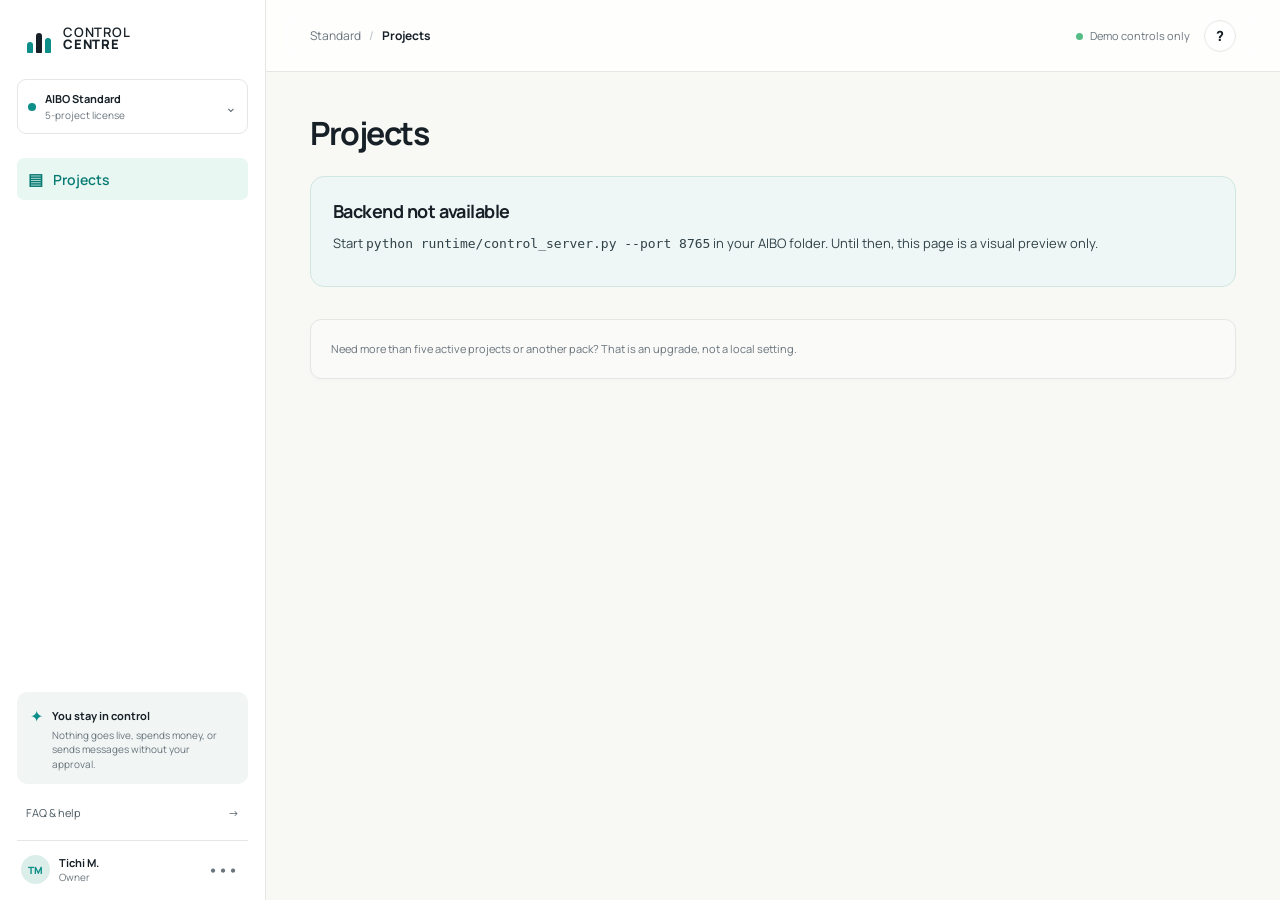
==== commit c4d02fd5: "Rename assistant-facing Soni brand to CariFive without changing internal API identifiers" ====
--- a/Control-Centre/standard/index.html
+++ b/Control-Centre/standard/index.html
@@ -53,7 +53,7 @@
 
         <section class="dashboard-view active" id="overview">
           <div class="page-intro">
-            <div><p class="eyebrow">Tuesday, 11 November</p><h1>Clear priorities. <em>Calm control.</em></h1><p class="subhead">Soni has organised what matters. You decide what moves.</p></div>
+            <div><p class="eyebrow">Tuesday, 11 November</p><h1>Clear priorities. <em>Calm control.</em></h1><p class="subhead">CariFive has organised what matters. You decide what moves.</p></div>
             <button class="primary-button" id="new-request"><span>＋</span> Tell us what you need</button>
           </div>
 
@@ -112,13 +112,13 @@
         <section class="dashboard-view" id="evidence"><div class="page-intro compact"><div><p class="eyebrow">DECISION EVIDENCE</p><h1>See what the plan is <em>built on.</em></h1><p class="subhead">Every recommendation is traceable to a source, an assumption, and a confidence level.</p></div></div><div class="evidence-list"></div></section>
         <section class="dashboard-view" id="results"><div class="page-intro compact"><div><p class="eyebrow">RESULTS</p><h1>Progress you can <em>actually use.</em></h1><p class="subhead">No vanity activity: outcomes, learning, and the next best decision.</p></div></div><div class="results-placeholder"><span>↗</span><h2>Your first results will appear here after launch</h2><p>The system will separate activity from business impact: leads, bookings, revenue, spend, and what to improve next.</p></div></section>
         <section class="dashboard-view" id="costs"><div class="page-intro compact"><div><p class="eyebrow">COST LEDGER</p><h1>Clear costs. <em>No surprises.</em></h1><p class="subhead">You see what has been approved, used, and proposed—before it happens.</p></div></div><div class="cost-ledger"><div class="ledger-summary"><div><span>Approved this month</span><b>$680</b></div><div><span>Used</span><b>$268</b></div><div><span>Available</span><b>$412</b></div></div><div class="ledger-row heading"><span>Item</span><span>Purpose</span><span>Status</span><span>Cost</span></div><div class="ledger-row"><span>Research & analysis</span><span>Opportunity and competition review</span><span class="ledger-status paid">Used</span><b>$48</b></div><div class="ledger-row"><span>Build & tools</span><span>Landing page prototype and lead capture</span><span class="ledger-status paid">Used</span><b>$148</b></div><div class="ledger-row"><span>Content & video</span><span>Launch assets in production</span><span class="ledger-status paid">Used</span><b>$72</b></div><div class="ledger-row"><span>Paid media test</span><span>Regional search demand experiment</span><span class="ledger-status proposed">Proposed</span><b>$240</b></div></div></section>
-        <section class="dashboard-view" id="usage"><div class="page-intro compact"><div><p class="eyebrow">AI USE & CONTROL</p><h1>Spend intelligence, <em>not needless tokens.</em></h1><p class="subhead">Soni scopes work, reuses approved knowledge, and stops for your approval before a task crosses its agreed limit.</p></div><button class="primary-button" id="edit-usage">Set usage limits</button></div><div class="usage-layout"><article class="panel usage-overview"><div class="usage-meter-head"><div><span>AI & tool use this month</span><b id="usage-total">$12.46 <small>of $60.00 limit</small></b></div><span class="usage-status" id="usage-status">Within limit</span></div><div class="usage-bar" aria-label="Monthly AI and tool usage"><i id="usage-bar"></i></div><div class="usage-metrics"><span><b id="usage-percent">21%</b><small>used</small></span><span><b id="usage-remaining">$47.54</b><small>available</small></span><span><b id="usage-cap">$12.00</b><small>per task cap</small></span></div></article><article class="panel usage-rules"><p class="eyebrow">HOW IT STAYS EFFICIENT</p><ol><li><b>Scope first</b><span>One clear outcome, deadline, and evidence need.</span></li><li><b>Reuse first</b><span>Approved facts and prior work are retrieved instead of recreated.</span></li><li><b>Route carefully</b><span>Use the smallest capable specialist; elevate only when value warrants it.</span></li><li><b>Pause visibly</b><span>High-use work stops at its cap and returns for a decision.</span></li></ol></article></div><article class="panel usage-activity"><div class="panel-heading"><div><p class="eyebrow">WORK LEDGER</p><h2>What the system used—and why</h2></div><span class="usage-note">Illustrative until live connections are enabled</span></div><div class="usage-table" id="usage-table"></div><p class="usage-footnote">This control layer manages AI and tool usage separately from business spend such as advertising. It never publishes, sends, spends, or connects an external service by itself.</p></article></section>
+        <section class="dashboard-view" id="usage"><div class="page-intro compact"><div><p class="eyebrow">AI USE & CONTROL</p><h1>Spend intelligence, <em>not needless tokens.</em></h1><p class="subhead">CariFive scopes work, reuses approved knowledge, and stops for your approval before a task crosses its agreed limit.</p></div><button class="primary-button" id="edit-usage">Set usage limits</button></div><div class="usage-layout"><article class="panel usage-overview"><div class="usage-meter-head"><div><span>AI & tool use this month</span><b id="usage-total">$12.46 <small>of $60.00 limit</small></b></div><span class="usage-status" id="usage-status">Within limit</span></div><div class="usage-bar" aria-label="Monthly AI and tool usage"><i id="usage-bar"></i></div><div class="usage-metrics"><span><b id="usage-percent">21%</b><small>used</small></span><span><b id="usage-remaining">$47.54</b><small>available</small></span><span><b id="usage-cap">$12.00</b><small>per task cap</small></span></div></article><article class="panel usage-rules"><p class="eyebrow">HOW IT STAYS EFFICIENT</p><ol><li><b>Scope first</b><span>One clear outcome, deadline, and evidence need.</span></li><li><b>Reuse first</b><span>Approved facts and prior work are retrieved instead of recreated.</span></li><li><b>Route carefully</b><span>Use the smallest capable specialist; elevate only when value warrants it.</span></li><li><b>Pause visibly</b><span>High-use work stops at its cap and returns for a decision.</span></li></ol></article></div><article class="panel usage-activity"><div class="panel-heading"><div><p class="eyebrow">WORK LEDGER</p><h2>What the system used—and why</h2></div><span class="usage-note">Illustrative until live connections are enabled</span></div><div class="usage-table" id="usage-table"></div><p class="usage-footnote">This control layer manages AI and tool usage separately from business spend such as advertising. It never publishes, sends, spends, or connects an external service by itself.</p></article></section>
       </main>
     </div>
 
     <div class="modal-backdrop" id="modal-backdrop" aria-hidden="true"><section class="approval-modal" role="dialog" aria-modal="true" aria-labelledby="modal-title"><button class="modal-close" aria-label="Close">×</button><p class="eyebrow">YOUR APPROVAL</p><h2 id="modal-title">Approve launch page direction</h2><p id="modal-intro">A short, focused page designed to turn high-intent visitors into consultation requests.</p><div class="approval-detail"><span>Why now</span><b id="modal-why">This is the next blocker in the agreed plan.</b></div><div class="approval-detail"><span>Evidence</span><b id="modal-evidence">Demand and competitor research support this direction.</b></div><div class="approval-detail"><span>Cost</span><b id="modal-cost">Included in the $680 approved monthly budget.</b></div><div class="approval-detail"><span>What happens after</span><b id="modal-next">Build work begins, then quality review happens before anything goes live.</b></div><div class="modal-actions"><button class="secondary-button" id="request-change">Request a change</button><button class="primary-button" id="approve-action">Approve this step</button></div><p class="approval-note">Approving this does not publish, spend, or deploy anything.</p></section></div>
-    <div class="modal-backdrop" id="setup-backdrop" aria-hidden="true"><section class="setup-modal" role="dialog" aria-modal="true" aria-labelledby="setup-title"><button class="modal-close" id="setup-close" aria-label="Close">×</button><p class="eyebrow">START A WORKSPACE</p><h2 id="setup-title">Tell Soni where to begin.</h2><p>These details create your first visible plan. No external research, connections, messages, or spending start from this form.</p><form id="setup-form"><label>Business name<input id="business-name" required maxlength="70" placeholder="e.g. Example workspace (demo)" /></label><label>Industry<select id="business-industry" required><option value="">Choose an industry</option><option>Home & local services</option><option>Professional services</option><option>Hospitality & experiences</option><option>Retail & e-commerce</option><option>Other</option></select></label><label>Primary region<input id="business-region" required maxlength="80" placeholder="e.g. Greater London" /></label><label>What outcome matters most?<textarea id="business-goal" required maxlength="180" placeholder="e.g. Validate demand and book our first 15 consultations"></textarea></label><div class="setup-note"><span>✦</span><p>Next, the control centre will create an opportunity brief, a target range, and a plan for your approval.</p></div><button class="primary-button setup-submit" type="submit">Create my first plan →</button></form></section></div>
-    <div class="modal-backdrop" id="usage-backdrop" aria-hidden="true"><section class="setup-modal usage-modal" role="dialog" aria-modal="true" aria-labelledby="usage-title"><button class="modal-close" id="usage-close" aria-label="Close">×</button><p class="eyebrow">AI USE LIMITS</p><h2 id="usage-title">Set the guardrails once.</h2><p>These limits tell Soni when to pause for your approval. They do not lower the quality of important work.</p><form id="usage-form"><label>Monthly AI & tool limit (USD)<input id="usage-monthly-limit" type="number" min="5" max="5000" step="1" required /></label><label>Maximum per task before approval (USD)<input id="usage-task-limit" type="number" min="1" max="1000" step="1" required /></label><label class="switch-line"><input id="usage-hard-stop" type="checkbox" checked /><span><b>Pause at the task limit</b><small>Bring you the next option rather than continuing automatically.</small></span></label><div class="setup-note"><span>✦</span><p>Every customer-facing cost remains visible. Advertising and other external spend always require their own approval.</p></div><button class="primary-button setup-submit" type="submit">Save usage controls →</button></form></section></div>
+    <div class="modal-backdrop" id="setup-backdrop" aria-hidden="true"><section class="setup-modal" role="dialog" aria-modal="true" aria-labelledby="setup-title"><button class="modal-close" id="setup-close" aria-label="Close">×</button><p class="eyebrow">START A WORKSPACE</p><h2 id="setup-title">Tell CariFive where to begin.</h2><p>These details create your first visible plan. No external research, connections, messages, or spending start from this form.</p><form id="setup-form"><label>Business name<input id="business-name" required maxlength="70" placeholder="e.g. Example workspace (demo)" /></label><label>Industry<select id="business-industry" required><option value="">Choose an industry</option><option>Home & local services</option><option>Professional services</option><option>Hospitality & experiences</option><option>Retail & e-commerce</option><option>Other</option></select></label><label>Primary region<input id="business-region" required maxlength="80" placeholder="e.g. Greater London" /></label><label>What outcome matters most?<textarea id="business-goal" required maxlength="180" placeholder="e.g. Validate demand and book our first 15 consultations"></textarea></label><div class="setup-note"><span>✦</span><p>Next, the control centre will create an opportunity brief, a target range, and a plan for your approval.</p></div><button class="primary-button setup-submit" type="submit">Create my first plan →</button></form></section></div>
+    <div class="modal-backdrop" id="usage-backdrop" aria-hidden="true"><section class="setup-modal usage-modal" role="dialog" aria-modal="true" aria-labelledby="usage-title"><button class="modal-close" id="usage-close" aria-label="Close">×</button><p class="eyebrow">AI USE LIMITS</p><h2 id="usage-title">Set the guardrails once.</h2><p>These limits tell CariFive when to pause for your approval. They do not lower the quality of important work.</p><form id="usage-form"><label>Monthly AI & tool limit (USD)<input id="usage-monthly-limit" type="number" min="5" max="5000" step="1" required /></label><label>Maximum per task before approval (USD)<input id="usage-task-limit" type="number" min="1" max="1000" step="1" required /></label><label class="switch-line"><input id="usage-hard-stop" type="checkbox" checked /><span><b>Pause at the task limit</b><small>Bring you the next option rather than continuing automatically.</small></span></label><div class="setup-note"><span>✦</span><p>Every customer-facing cost remains visible. Advertising and other external spend always require their own approval.</p></div><button class="primary-button setup-submit" type="submit">Save usage controls →</button></form></section></div>
     <div class="toast" id="toast" role="status"></div>
     <script src="../shared/app.js" defer></script>
     <script src="../shared/product.js" defer></script>
--- a/Control-Centre/shared/product.css
+++ b/Control-Centre/shared/product.css
@@ -208,6 +208,7 @@
 @media(max-width:700px){#soni .op-chat-panel{padding:14px!important}#soni .op-message{max-width:95%}}
 
 /* Shared premium restraint: Standard and Custom. No duplicated heading stacks. */
+.soni-home{max-width:1260px}.soni-home-hero{max-width:820px;margin:45px auto 30px;text-align:center}.soni-home-hero h1,.soni-chat-heading h1{font-size:clamp(38px,5vw,62px);letter-spacing:-.065em;line-height:1.02;margin:9px 0 14px}.soni-home-hero h1 em{font-style:normal;color:#0d8e88}.soni-home-hero>p:not(.eyebrow),.soni-chat-heading>p:not(.eyebrow){max-width:640px;margin:0 auto;color:#64747b;font-size:15px;line-height:1.65}.soni-prompt-button{display:flex;align-items:center;justify-content:space-between;width:min(100%,680px);margin:28px auto 12px;padding:17px 18px 17px 21px;border:1px solid #d8e3e0;border-radius:18px;background:#fff;color:#77868b;text-align:left;font:500 15px Manrope,Arial,sans-serif;box-shadow:0 18px 45px rgba(17,39,45,.08);transition:.2s}.soni-prompt-button:hover{border-color:#0d8e88;transform:translateY(-1px);color:#172027}.soni-prompt-button kbd{background:#eef3f1;border-radius:7px;padding:5px 7px;font:11px 'DM Mono',monospace;color:#58676d}.soni-home-hero small{color:#718087;font-size:11px}.soni-glance{display:grid;grid-template-columns:repeat(4,1fr);gap:12px;margin:28px 0}.soni-home-grid{display:grid;grid-template-columns:1.1fr 1fr 1fr;gap:16px}.soni-home-grid .panel{min-height:260px}.soni-next-row{display:flex;width:100%;justify-content:space-between;align-items:center;padding:14px 2px;border-bottom:1px solid #e6ece9;background:none;text-align:left}.soni-next-row:last-child{border:0}.soni-next-row b,.soni-next-row small{display:block}.soni-next-row b{font-size:12px;color:#1a2d33}.soni-next-row small{margin-top:4px;color:#718087;font-size:11px;line-height:1.4}.soni-next-row i{font-style:normal;color:#0d8e88;font-size:18px}.soni-chat-heading{max-width:760px;margin:44px auto 22px;text-align:center}.soni-chat-heading h1{font-size:clamp(34px,4vw,50px)}#soni .op-chat-panel{border-radius:20px;box-shadow:0 20px 50px rgba(17,39,45,.08)}#soni .op-project-picker{padding:0 0 13px;border-bottom:1px solid #e7ece9}#soni .op-chat-composer{border-radius:16px;border-color:#cfdcd8;background:#fff}#soni .aibo-chat-send{min-width:78px}#soni .aibo-chat-options p{font-size:11px;line-height:1.55;color:#69787e;max-width:370px}@media(max-width:980px){.soni-home-grid{grid-template-columns:1fr 1fr}.soni-home-grid .soni-recent-panel{grid-column:1/-1}.soni-glance{grid-template-columns:repeat(2,1fr)}}@media(max-width:640px){.soni-home-hero{margin-top:25px;text-align:left}.soni-home-hero>p:not(.eyebrow),.soni-chat-heading>p:not(.eyebrow){margin-left:0}.soni-prompt-button{margin-left:0}.soni-home-grid,.soni-glance{grid-template-columns:1fr}.soni-home-grid .soni-recent-panel{grid-column:auto}.soni-chat-heading{text-align:left;margin-top:25px}}
 body[data-product] .aibo-operational-view .op-heading .eyebrow{display:none}
 body[data-product] .aibo-operational-view .op-heading{margin-bottom:18px}
 body[data-product] .aibo-operational-view .op-heading h1{font-size:clamp(21px,2vw,27px);letter-spacing:-.04em;line-height:1.2;margin:0}
